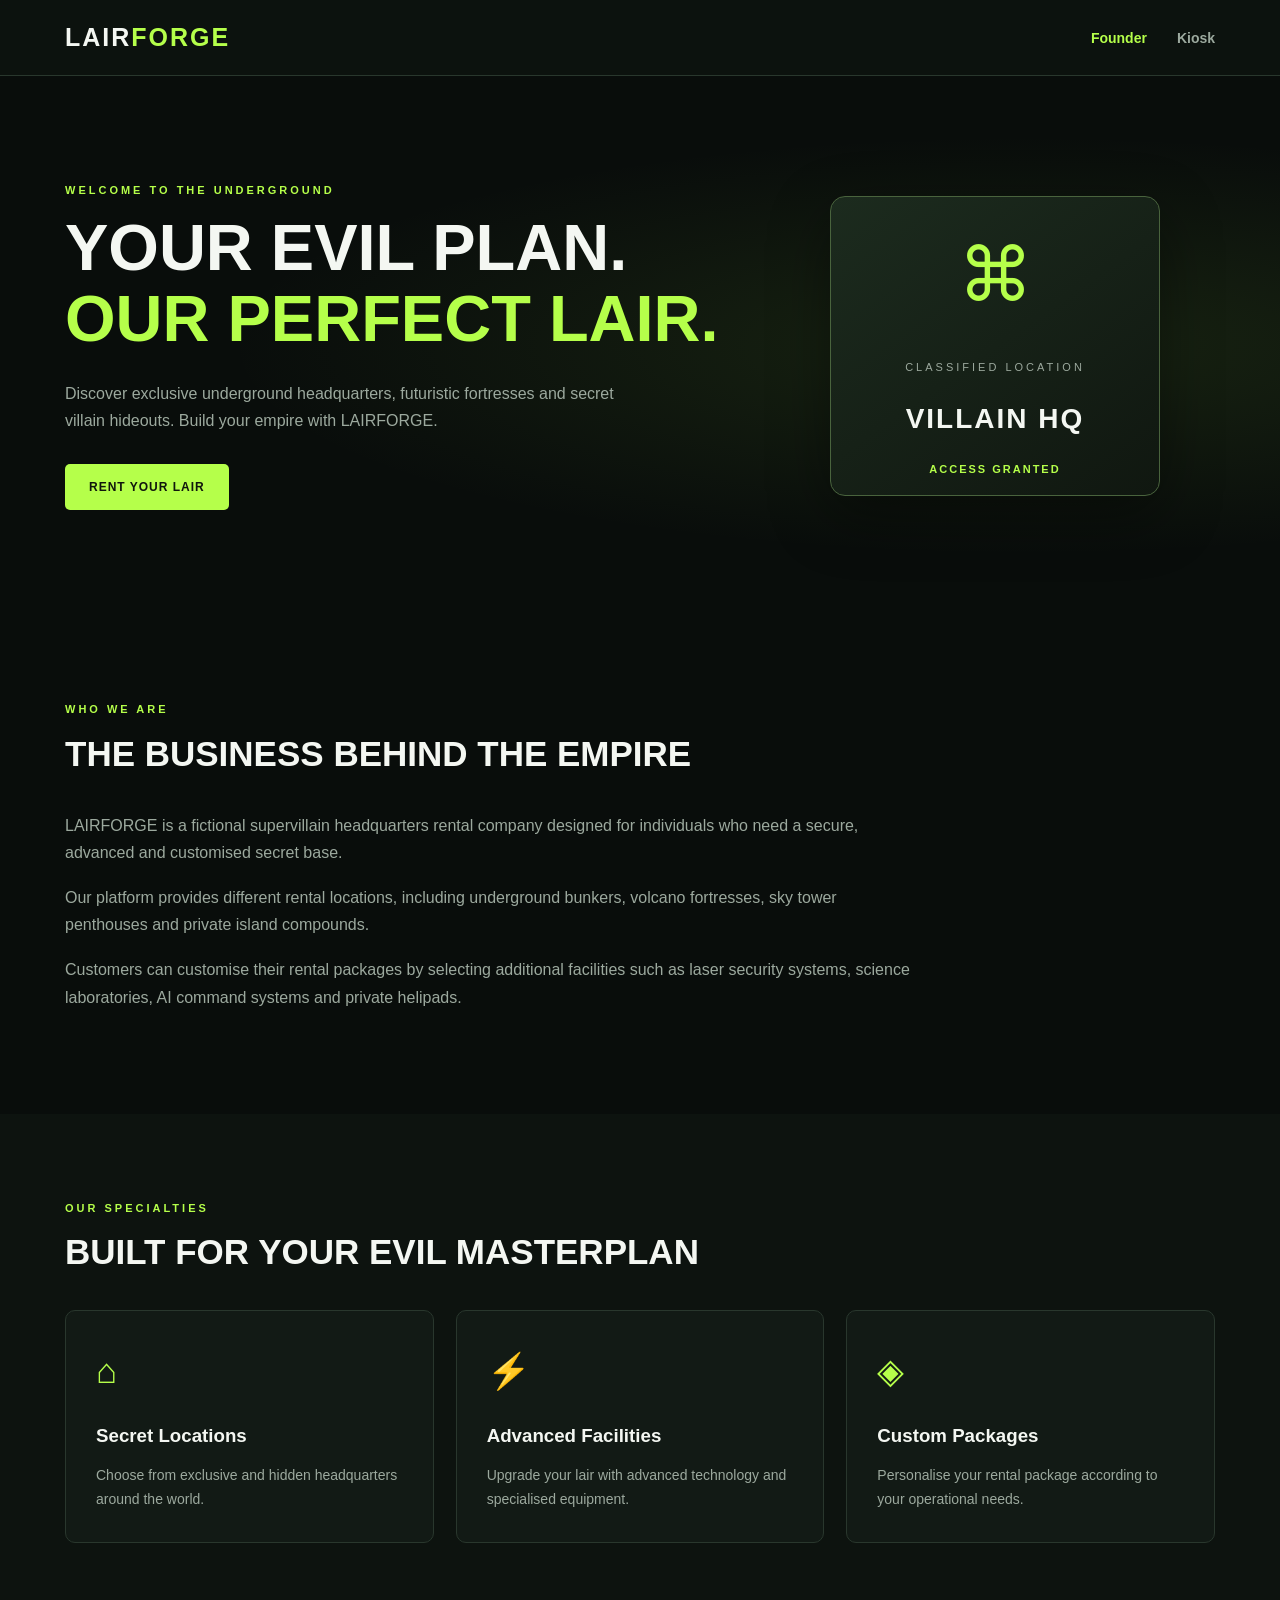
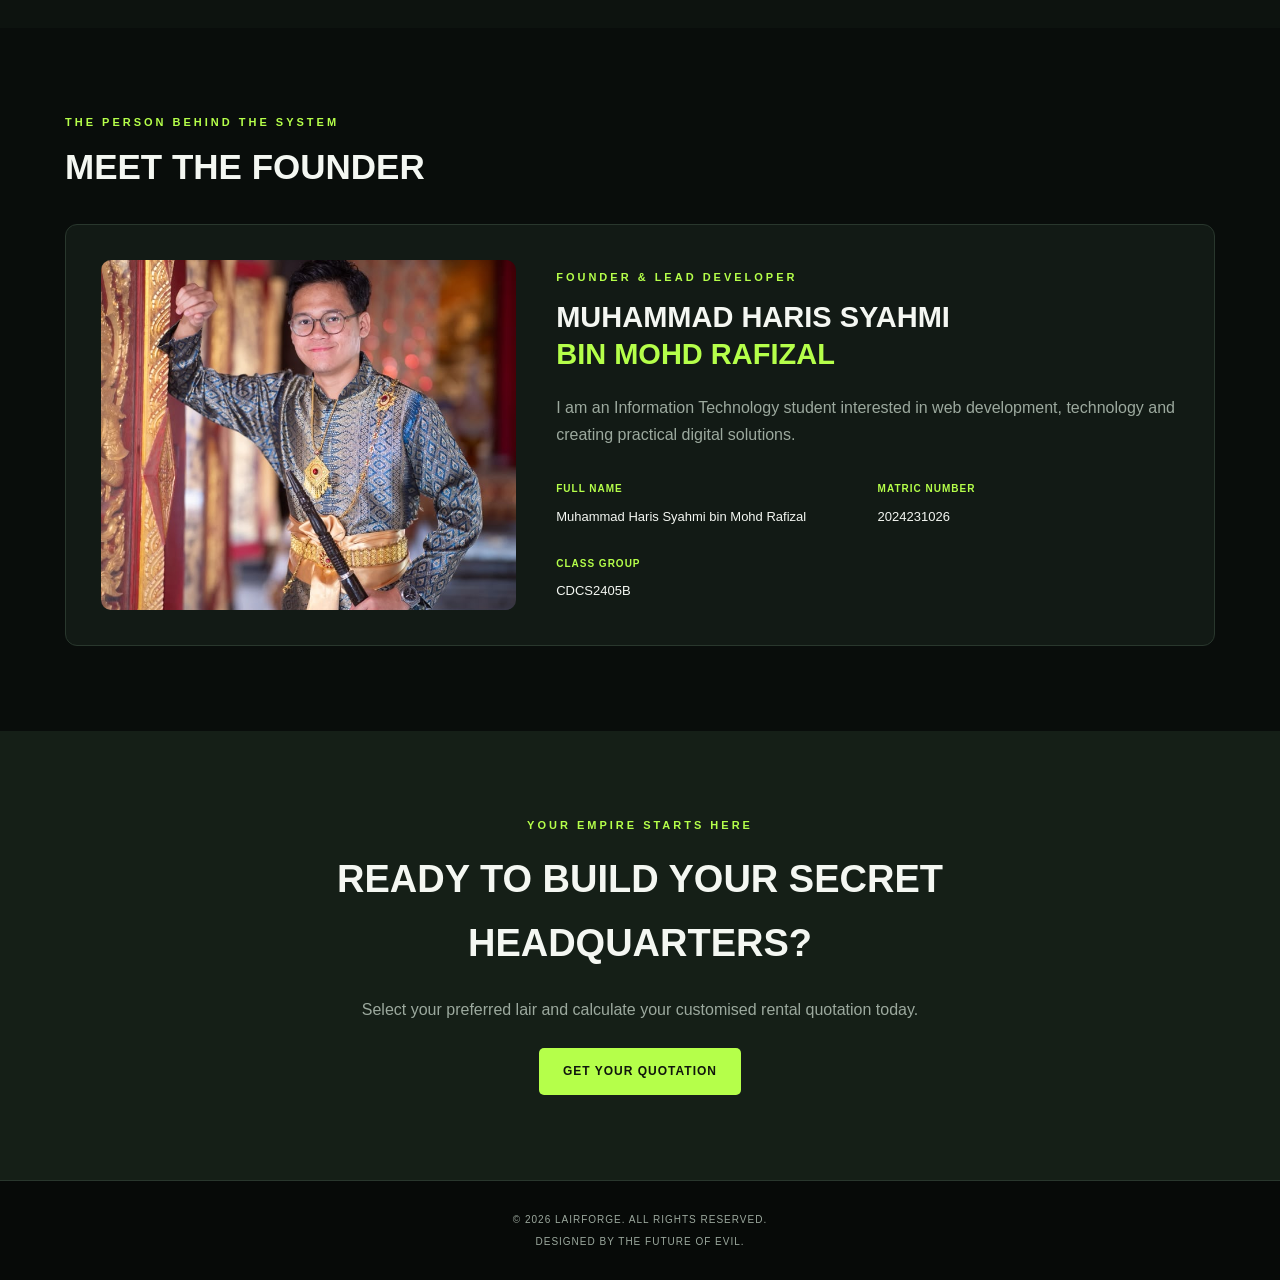
==== ICT600 Assignment/index.html @ d8e31242 "Add files via upload" ====
<!--Muhammad Haris Syahmi Bin Mohd Rafizal-->
<!--2024231026, CDCS2405B-->
<!DOCTYPE html>
<html lang="en">
<head>
    <meta charset="UTF-8">
    <meta name="viewport" content="width=device-width, initial-scale=1.0">
    <title>LAIRFORGE | About Us</title>
    <link rel="stylesheet" href="css/style.css">
</head>

<body>

    <!-- header -->
    <header class="site-header">
        <div class="container nav-container">
            <a href="index.html" class="logo">
                LAIR<span>FORGE</span>
            </a>

            <nav>
                <ul class="nav-links">
                    <li><a href="index.html" class="active">Founder</a></li>
                    <li><a href="kiosk.html">Kiosk</a></li>
                </ul>
            </nav>
        </div>
    </header>

    <main>

        <!-- heroo section -->
        <section class="hero">
            <div class="container hero-content">

                <div class="hero-text">
                    <p class="eyebrow">WELCOME TO THE UNDERGROUND</p>

                    <h1>
                        YOUR EVIL PLAN.
                        <span>OUR PERFECT LAIR.</span>
                    </h1>

                    <p class="hero-description">
                        Discover exclusive underground headquarters,
                        futuristic fortresses and secret villain
                        hideouts. Build your empire with LAIRFORGE.
                    </p>

                    <a href="kiosk.html" class="btn btn-primary">
                        RENT YOUR LAIR
                    </a>
                </div>

                <div class="hero-visual">
                    <div class="hero-card">
                        <div class="hero-icon">⌘</div>
                        <p>CLASSIFIED LOCATION</p>
                        <h3>VILLAIN HQ</h3>
                        <span>ACCESS GRANTED</span>
                    </div>
                </div>

            </div>
        </section>

        <!-- introduce my business -->
        <section class="section">
            <div class="container">

                <div class="section-heading">
                    <p class="eyebrow">WHO WE ARE</p>
                    <h2>THE BUSINESS BEHIND THE EMPIRE</h2>
                </div>

                <div class="about-box">
                    <p>
                        LAIRFORGE is a fictional supervillain
                        headquarters rental company designed for
                        individuals who need a secure, advanced and
                        customised secret base.
                    </p>

                    <p>
                        Our platform provides different rental
                        locations, including underground bunkers,
                        volcano fortresses, sky tower penthouses
                        and private island compounds.
                    </p>

                    <p>
                        Customers can customise their rental packages
                        by selecting additional facilities such as
                        laser security systems, science laboratories,
                        AI command systems and private helipads.
                    </p>
                </div>

            </div>
        </section>

        <!-- what my business have -->
        <section class="section services-section">
            <div class="container">

                <div class="section-heading">
                    <p class="eyebrow">OUR SPECIALTIES</p>
                    <h2>BUILT FOR YOUR EVIL MASTERPLAN</h2>
                </div>

                <div class="service-grid">

                    <article class="service-card">
                        <div class="service-icon">⌂</div>
                        <h3>Secret Locations</h3>
                        <p>
                            Choose from exclusive and hidden
                            headquarters around the world.
                        </p>
                    </article>

                    <article class="service-card">
                        <div class="service-icon">⚡</div>
                        <h3>Advanced Facilities</h3>
                        <p>
                            Upgrade your lair with advanced
                            technology and specialised equipment.
                        </p>
                    </article>

                    <article class="service-card">
                        <div class="service-icon">◈</div>
                        <h3>Custom Packages</h3>
                        <p>
                            Personalise your rental package
                            according to your operational needs.
                        </p>
                    </article>

                </div>

            </div>
        </section>

        <!-- my profile -->
        <section class="section founder-section">
            <div class="container">

                <div class="section-heading">
                    <p class="eyebrow">THE PERSON BEHIND THE SYSTEM</p>
                    <h2>MEET THE FOUNDER</h2>
                </div>

                <div class="founder-card">

                    <div class="founder-image">
                        <img
                            src="images/haris pic.jpeg"
                            alt="Founder of LAIRFORGE"
                        >
                    </div>

                    <div class="founder-details">
                        <p class="eyebrow">FOUNDER & LEAD DEVELOPER</p>

                        <h2>
                            MUHAMMAD HARIS SYAHMI
                            <span>BIN MOHD RAFIZAL</span>
                        </h2>

                        <p>
                            I am an Information Technology student
                            interested in web development, technology
                            and creating practical digital solutions.
                        </p>

                        <div class="profile-info">

                            <div>
                                <small>FULL NAME</small>
                                <p>Muhammad Haris Syahmi bin Mohd Rafizal</p>
                            </div>

                            <div>
                                <small>MATRIC NUMBER</small>
                                <p>2024231026</p>
                            </div>

                            <div>
                                <small>CLASS GROUP</small>
                                <p>CDCS2405B</p>
                            </div>

                        </div>

                    </div>

                </div>

            </div>
        </section>

        <!-- cta users to rent -->
        <section class="cta-section">
            <div class="container">
                <p class="eyebrow">YOUR EMPIRE STARTS HERE</p>

                <h2>READY TO BUILD YOUR SECRET HEADQUARTERS?</h2>

                <p>
                    Select your preferred lair and calculate
                    your customised rental quotation today.
                </p>

                <a href="kiosk.html" class="btn btn-primary">
                    GET YOUR QUOTATION
                </a>
            </div>
        </section>

    </main>

    <!-- footer -->
    <footer class="site-footer">
        <div class="container">
            <p>© 2026 LAIRFORGE. ALL RIGHTS RESERVED.</p>
            <p>DESIGNED BY THE FUTURE OF EVIL.</p>
        </div>
    </footer>

</body>
</html>
---- ICT600 Assignment/css/style.css ----
/* =====================================
   LAIRFORGE - MAIN STYLESHEET
===================================== */

:root {
    --background: #090d0b;
    --surface: #121a15;
    --surface-light: #1b261e;
    --primary: #b5ff4a;
    --primary-dark: #8bd42c;
    --text: #f4f7f2;
    --muted: #9ca99e;
    --border: #29372d;
}

* {
    margin: 0;
    padding: 0;
    box-sizing: border-box;
}

html {
    scroll-behavior: smooth;
}

body {
    font-family: Arial, Helvetica, sans-serif;
    background: var(--background);
    color: var(--text);
    line-height: 1.7;
}

a {
    text-decoration: none;
    color: inherit;
}

.container {
    width: 90%;
    max-width: 1150px;
    margin: auto;
}

section {
    scroll-margin-top: 80px;
}

/* =====================================
   HEADER & NAVIGATION
===================================== */

.site-header {
    background: #0c120e;
    border-bottom: 1px solid var(--border);
    position: sticky;
    top: 0;
    z-index: 100;
}

.nav-container {
    min-height: 75px;
    display: flex;
    justify-content: space-between;
    align-items: center;
    gap: 20px;
}

.logo {
    font-size: 25px;
    font-weight: 900;
    letter-spacing: 2px;
}

.logo span {
    color: var(--primary);
}

.nav-links {
    display: flex;
    gap: 30px;
    list-style: none;
}

.nav-links a {
    color: var(--muted);
    font-size: 14px;
    font-weight: bold;
    transition: 0.3s;
}

.nav-links a:hover,
.nav-links a.active {
    color: var(--primary);
}

/* =====================================
   BUTTONS
===================================== */

.btn {
    display: inline-block;
    padding: 13px 24px;
    border: none;
    border-radius: 5px;
    font-size: 12px;
    font-weight: bold;
    letter-spacing: 1px;
    cursor: pointer;
    transition: 0.3s;
    text-align: center;
}

.btn-primary {
    background: var(--primary);
    color: #10160d;
}

.btn-primary:hover {
    background: var(--primary-dark);
    transform: translateY(-3px);
}

.btn-secondary {
    background: transparent;
    color: var(--text);
    border: 1px solid var(--border);
}

.btn-secondary:hover {
    border-color: var(--primary);
    color: var(--primary);
}

/* =====================================
   GENERAL SECTION
===================================== */

.section {
    padding: 85px 0;
}

.section-heading {
    margin-bottom: 35px;
}

.eyebrow {
    color: var(--primary);
    font-size: 11px;
    font-weight: bold;
    letter-spacing: 3px;
    margin-bottom: 12px;
}

.section-heading h2,
.form-heading h2 {
    font-size: clamp(24px, 4vw, 35px);
    line-height: 1.3;
}

.about-box {
    max-width: 850px;
    color: var(--muted);
}

.about-box p {
    margin-bottom: 18px;
}

/* =====================================
   FOUNDER PAGE HERO
===================================== */

.hero {
    padding: 105px 0;
    background:
        radial-gradient(
            ellipse at 80% 50%,
            rgba(126, 190, 62, 0.13),
            transparent 55%
        );
}

.hero-content {
    display: grid;
    grid-template-columns: 1.2fr 0.8fr;
    align-items: center;
    gap: 50px;
}

.hero h1,
.kiosk-hero h1 {
    font-size: clamp(38px, 6vw, 65px);
    line-height: 1.1;
    font-weight: 900;
    margin-bottom: 25px;
}

.hero h1 span,
.kiosk-hero h1 span {
    display: block;
    color: var(--primary);
}

.hero-description {
    color: var(--muted);
    max-width: 550px;
    margin-bottom: 30px;
}

.hero-visual {
    display: flex;
    justify-content: center;
    align-items: center;
}

.hero-card {
    width: 100%;
    max-width: 330px;
    min-height: 300px;
    background:
        linear-gradient(
            145deg,
            #1c2b1e,
            #101710
        );
    border: 1px solid #49633d;
    border-radius: 15px;
    display: flex;
    flex-direction: column;
    justify-content: center;
    align-items: center;
    gap: 18px;
    box-shadow: 0 20px 60px rgba(0, 0, 0, 0.4);
}

.hero-icon {
    font-size: 75px;
    color: var(--primary);
}

.hero-card p {
    color: var(--muted);
    font-size: 11px;
    letter-spacing: 3px;
}

.hero-card h3 {
    font-size: 28px;
    letter-spacing: 2px;
}

.hero-card span {
    color: var(--primary);
    font-size: 11px;
    font-weight: bold;
    letter-spacing: 2px;
}

/* =====================================
   SERVICES
===================================== */

.services-section {
    background: #0d130f;
}

.service-grid {
    display: grid;
    grid-template-columns: repeat(3, 1fr);
    gap: 22px;
}

.service-card {
    padding: 30px;
    background: var(--surface);
    border: 1px solid var(--border);
    border-radius: 10px;
    transition: 0.3s;
}

.service-card:hover {
    border-color: var(--primary);
    transform: translateY(-5px);
}

.service-icon {
    font-size: 35px;
    color: var(--primary);
    margin-bottom: 20px;
}

.service-card h3 {
    margin-bottom: 12px;
}

.service-card p {
    color: var(--muted);
    font-size: 14px;
}

/* =====================================
   FOUNDER PROFILE
===================================== */

.founder-card {
    display: grid;
    grid-template-columns: 0.8fr 1.2fr;
    gap: 40px;
    align-items: center;
    padding: 35px;
    background: var(--surface);
    border: 1px solid var(--border);
    border-radius: 12px;
}

.founder-image {
    width: 100%;
    min-height: 350px;
    overflow: hidden;
    background: var(--surface-light);
    border-radius: 10px;
}

.founder-image img {
    width: 100%;
    height: 350px;
    object-fit: cover;
    display: block;
}

.founder-details h2 {
    font-size: 29px;
    line-height: 1.3;
    margin-bottom: 20px;
}

.founder-details h2 span {
    display: block;
    color: var(--primary);
}

.founder-details > p:not(.eyebrow) {
    color: var(--muted);
    margin-bottom: 25px;
}

.profile-info {
    display: grid;
    grid-template-columns: 1fr 1fr;
    gap: 20px;
}

.profile-info small {
    color: var(--primary);
    font-size: 10px;
    font-weight: bold;
    letter-spacing: 1px;
}

.profile-info p {
    font-size: 13px;
    margin-top: 5px;
    overflow-wrap: anywhere;
}

/* =====================================
   CALL TO ACTION
===================================== */

.cta-section {
    text-align: center;
    padding: 85px 0;
    background: #151f17;
}

.cta-section h2 {
    max-width: 700px;
    margin: 0 auto 20px;
    font-size: clamp(25px, 4vw, 38px);
}

.cta-section > .container > p:not(.eyebrow) {
    color: var(--muted);
    margin-bottom: 25px;
}

/* =====================================
   KIOSK PAGE
===================================== */

.kiosk-hero {
    padding: 75px 0;
    background:
        radial-gradient(
            ellipse at 50% 0%,
            rgba(126, 190, 62, 0.12),
            transparent 70%
        );
}

.kiosk-hero h1 {
    font-size: clamp(35px, 5vw, 55px);
}

.kiosk-hero p:not(.eyebrow) {
    color: var(--muted);
    max-width: 600px;
}

.kiosk-layout {
    display: grid;
    grid-template-columns: 1.6fr 0.8fr;
    gap: 30px;
    align-items: start;
}

.form-container,
.price-guide {
    background: var(--surface);
    border: 1px solid var(--border);
    border-radius: 12px;
    padding: 32px;
}

.form-heading {
    margin-bottom: 35px;
}

.form-heading > p:last-child {
    color: var(--muted);
    margin-top: 10px;
    font-size: 14px;
}

/* =====================================
   FORM
===================================== */

.form-section {
    padding: 25px 0;
    border-top: 1px solid var(--border);
}

.form-section h3 {
    font-size: 17px;
    margin-bottom: 20px;
}

.form-group {
    margin-bottom: 20px;
    flex: 1;
    min-width: 0;
}

.form-group label {
    display: block;
    margin-bottom: 9px;
    font-size: 13px;
    font-weight: bold;
}

.form-group input,
.form-group select {
    width: 100%;
    padding: 13px;
    border: 1px solid var(--border);
    background: #0c120e;
    color: var(--text);
    border-radius: 5px;
    outline: none;
    font-size: 14px;
}

.form-group input:focus,
.form-group select:focus {
    border-color: var(--primary);
}

.form-group input::placeholder {
    color: #69776b;
}

.form-row {
    display: flex;
    gap: 20px;
}

.form-note {
    color: var(--muted);
    font-size: 12px;
    margin-top: 8px;
}

/* =====================================
   ADD-ON CHECKBOXES
===================================== */

.addon-list {
    display: grid;
    grid-template-columns: 1fr 1fr;
    gap: 12px;
    margin-top: 20px;
}

.addon-option {
    display: flex;
    align-items: flex-start;
    gap: 12px;
    padding: 15px;
    background: #0c120e;
    border: 1px solid var(--border);
    border-radius: 7px;
    cursor: pointer;
    transition: 0.3s;
}

.addon-option:hover {
    border-color: var(--primary);
}

.addon-option input {
    accent-color: var(--primary);
    margin-top: 5px;
    width: 16px;
    height: 16px;
}

.addon-option span {
    display: flex;
    flex-direction: column;
    gap: 5px;
}

.addon-option strong {
    font-size: 12px;
}

.addon-option small {
    color: var(--primary);
    font-size: 11px;
}

/* =====================================
   FORM BUTTONS
===================================== */

.form-buttons {
    display: flex;
    flex-wrap: wrap;
    gap: 12px;
    padding-top: 15px;
}

.form-buttons .btn {
    flex: 1;
}

/* =====================================
   PRICE GUIDE
===================================== */

.price-guide {
    position: sticky;
    top: 100px;
}

.price-guide h3 {
    font-size: 23px;
    margin-bottom: 25px;
}

.price-guide h4 {
    margin: 20px 0 12px;
    color: var(--primary);
    font-size: 13px;
}

.price-item {
    display: flex;
    justify-content: space-between;
    gap: 10px;
    padding: 13px 0;
    border-bottom: 1px solid var(--border);
    font-size: 12px;
}

.price-item strong {
    color: var(--primary);
    white-space: nowrap;
}

.price-guide > p:not(.eyebrow) {
    color: var(--muted);
    font-size: 12px;
    margin: 8px 0;
}

.price-guide hr {
    border: none;
    border-top: 1px solid var(--border);
    margin-top: 20px;
}

.guide-note {
    background: #1a291b;
    border-left: 3px solid var(--primary);
    padding: 17px;
    margin-top: 25px;
    border-radius: 4px;
}

.guide-note strong {
    color: var(--primary);
    font-size: 12px;
}

.guide-note p {
    color: var(--muted);
    font-size: 12px;
    margin-top: 10px;
}

/* =====================================
   QUOTATION RESULT
===================================== */

.result-section {
    padding-top: 0;
}

.result-container {
    background: var(--surface);
    border: 1px solid var(--primary);
    border-radius: 12px;
    padding: 35px;
}

.result-container h2 {
    margin-bottom: 10px;
}

.result-success {
    color: var(--primary);
    font-size: 14px;
    margin-bottom: 25px;
}

.result-row {
    display: flex;
    justify-content: space-between;
    gap: 15px;
    padding: 13px 0;
    border-bottom: 1px solid var(--border);
    font-size: 14px;
}

.result-row span {
    color: var(--muted);
}

.result-row strong {
    text-align: right;
    overflow-wrap: anywhere;
}

.result-row.total-daily strong {
    color: var(--primary);
}

.total-box {
    text-align: center;
    padding: 30px;
    margin: 25px 0;
    background: #1a291b;
    border-radius: 10px;
}

.total-box p {
    color: var(--muted);
    font-size: 12px;
    letter-spacing: 2px;
}

.total-box h2 {
    color: var(--primary);
    font-size: clamp(30px, 5vw, 45px);
    margin-top: 10px;
}

/* =====================================
   FOOTER
===================================== */

.site-footer {
    background: #070a08;
    border-top: 1px solid var(--border);
    padding: 25px 0;
    text-align: center;
}

.site-footer p {
    color: var(--muted);
    font-size: 10px;
    letter-spacing: 1px;
    margin: 5px 0;
}

/* =====================================
   RESPONSIVE DESIGN
===================================== */

@media (max-width: 850px) {

    .hero-content,
    .founder-card {
        grid-template-columns: 1fr;
    }

    .kiosk-layout {
        grid-template-columns: 1fr;
    }

    .price-guide {
        position: static;
    }

    .service-grid {
        grid-template-columns: 1fr 1fr;
    }

    .hero-visual {
        margin-top: 20px;
    }
}

@media (max-width: 560px) {

    .container {
        width: 92%;
    }

    .nav-container {
        flex-direction: column;
        padding: 15px 0;
    }

    .nav-links {
        gap: 20px;
    }

    .hero {
        padding: 65px 0;
    }

    .section {
        padding: 55px 0;
    }

    .service-grid,
    .addon-list,
    .profile-info {
        grid-template-columns: 1fr;
    }

    .form-row {
        flex-direction: column;
        gap: 0;
    }

    .form-container,
    .price-guide,
    .founder-card,
    .result-container {
        padding: 22px;
    }

    .form-buttons {
        flex-direction: column;
    }

    .form-buttons .btn {
        width: 100%;
    }

    .founder-image img {
        height: 280px;
    }
}

/* =====================================
   PRINT QUOTATION
===================================== */

@media print {

    body {
        background: white;
        color: black;
    }

    .site-header,
    .site-footer,
    .kiosk-hero,
    .form-container,
    .price-guide,
    #printButton {
        display: none !important;
    }

    .result-section {
        display: block !important;
        padding: 0;
    }

    .result-container {
        background: white;
        color: black;
        border: 1px solid black;
    }

    .result-row span,
    .form-note,
    .total-box p {
        color: #444;
    }

    .result-row strong,
    .total-box h2 {
        color: black;
    }

    .total-box {
        background: #eee;
    }
}
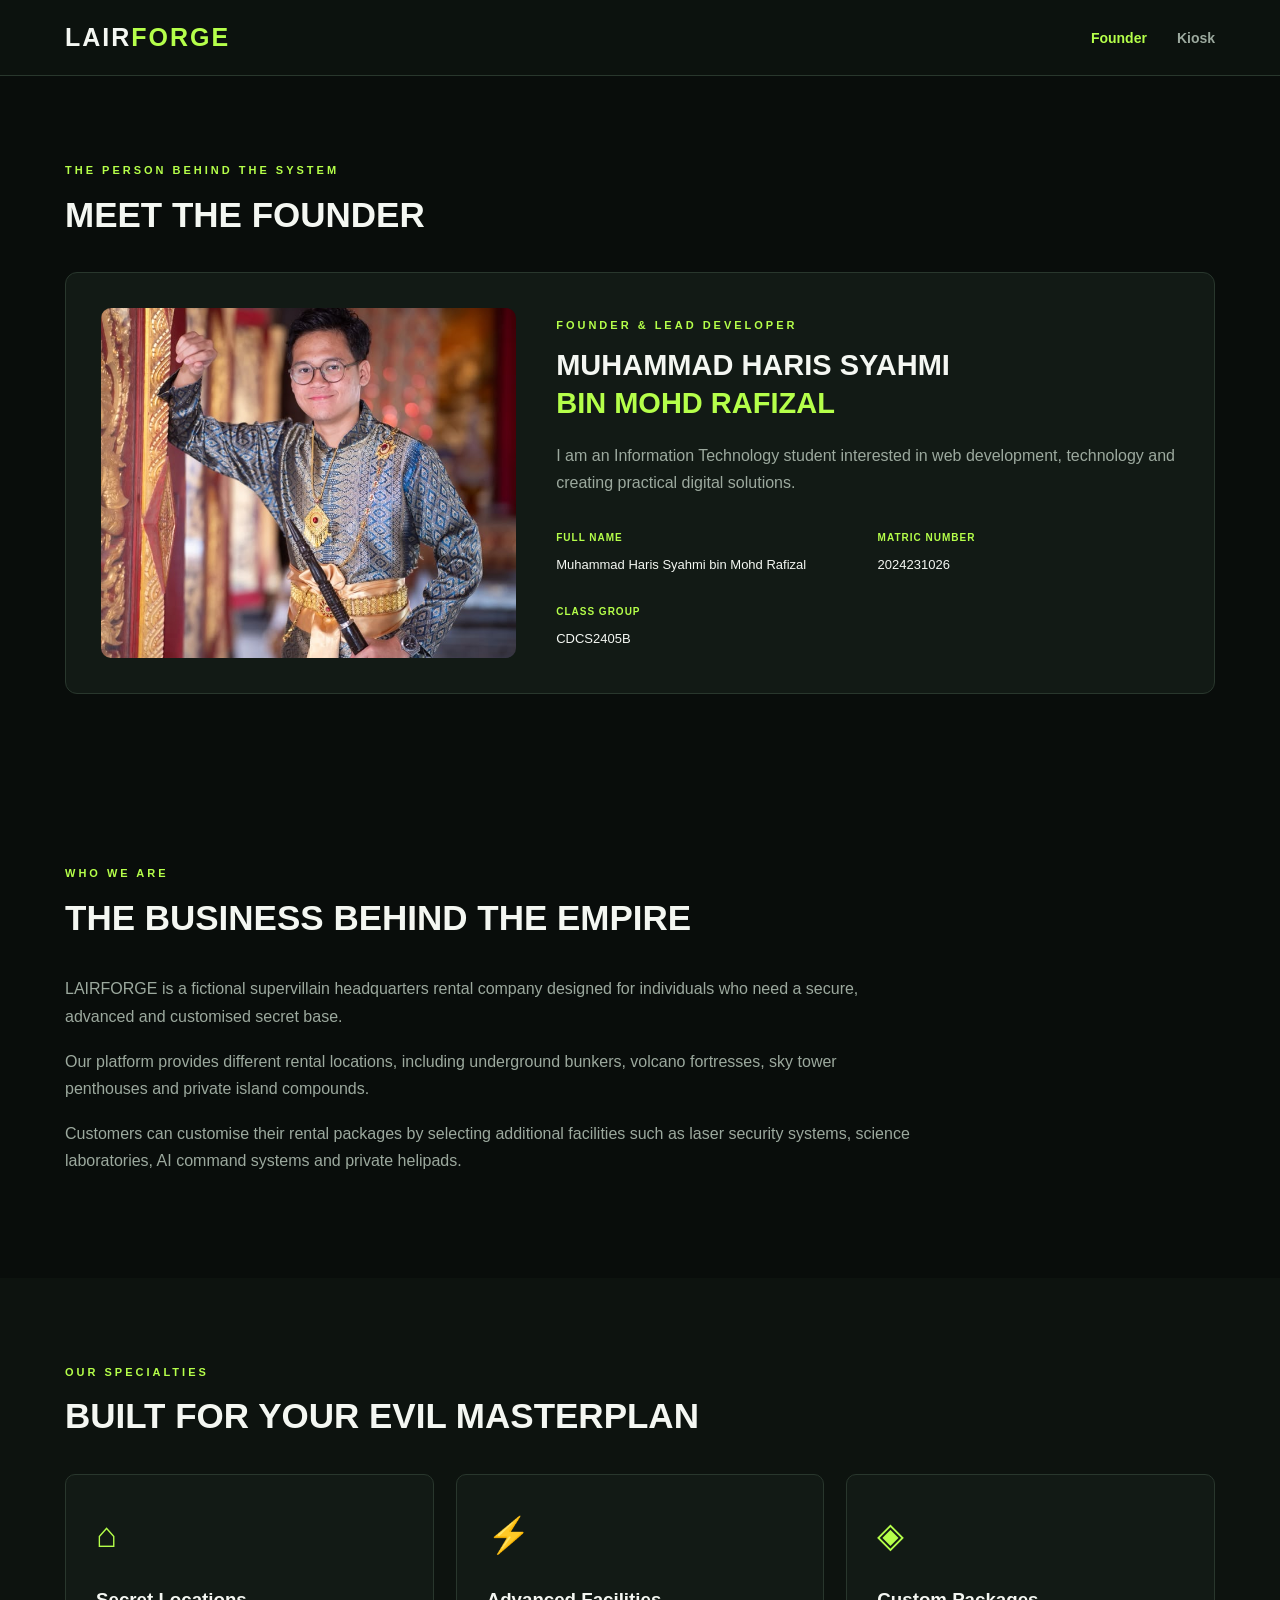
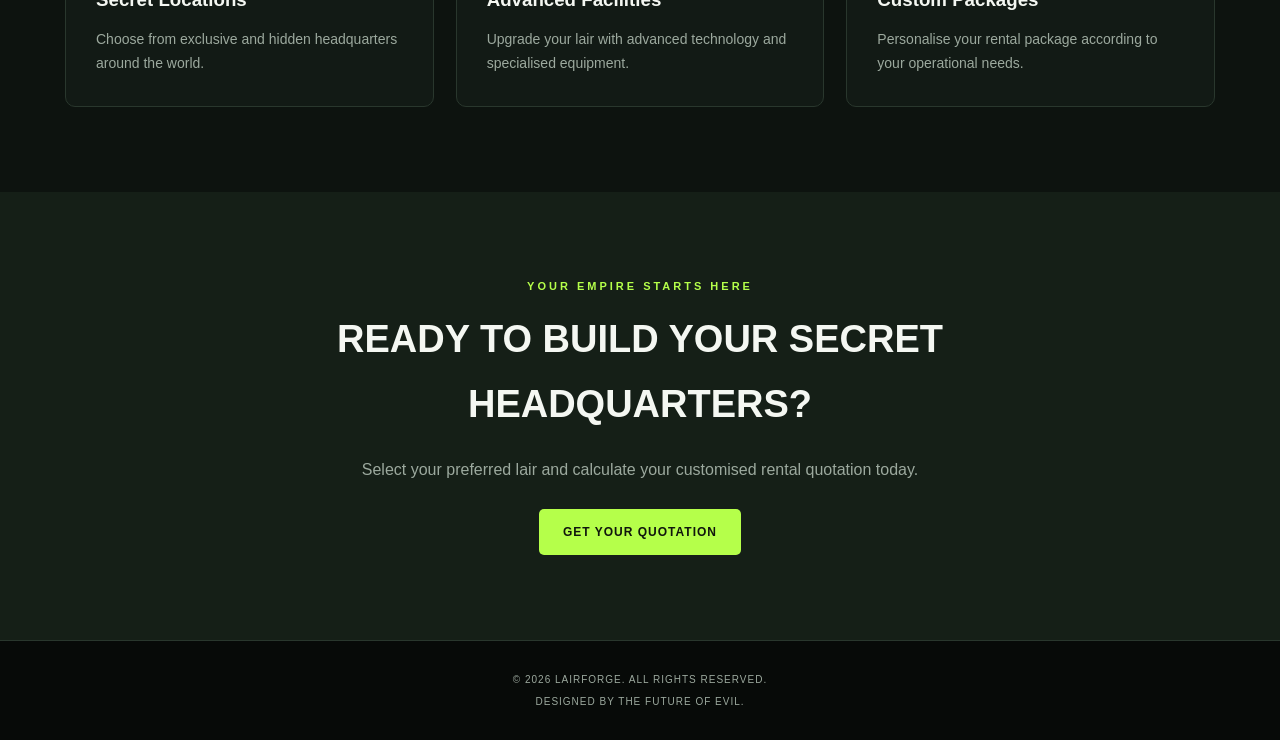
==== commit 7aa25130: "restructure" ====
--- a/ICT600 Assignment/index.html
+++ b/ICT600 Assignment/index.html
@@ -29,36 +29,59 @@
 
     <main>
 
-        <!-- heroo section -->
-        <section class="hero">
-            <div class="container hero-content">
+       <!-- my profile -->
+        <section class="section founder-section">
+            <div class="container">
 
-                <div class="hero-text">
-                    <p class="eyebrow">WELCOME TO THE UNDERGROUND</p>
-
-                    <h1>
-                        YOUR EVIL PLAN.
-                        <span>OUR PERFECT LAIR.</span>
-                    </h1>
-
-                    <p class="hero-description">
-                        Discover exclusive underground headquarters,
-                        futuristic fortresses and secret villain
-                        hideouts. Build your empire with LAIRFORGE.
-                    </p>
-
-                    <a href="kiosk.html" class="btn btn-primary">
-                        RENT YOUR LAIR
-                    </a>
+                <div class="section-heading">
+                    <p class="eyebrow">THE PERSON BEHIND THE SYSTEM</p>
+                    <h2>MEET THE FOUNDER</h2>
                 </div>
 
-                <div class="hero-visual">
-                    <div class="hero-card">
-                        <div class="hero-icon">⌘</div>
-                        <p>CLASSIFIED LOCATION</p>
-                        <h3>VILLAIN HQ</h3>
-                        <span>ACCESS GRANTED</span>
+                <div class="founder-card">
+
+                    <div class="founder-image">
+                        <img
+                            src="images/haris pic.jpeg"
+                            alt="Founder of LAIRFORGE"
+                        >
                     </div>
+
+                    <div class="founder-details">
+                        <p class="eyebrow">FOUNDER & LEAD DEVELOPER</p>
+
+                        <h2>
+                            MUHAMMAD HARIS SYAHMI
+                            <span>BIN MOHD RAFIZAL</span>
+                        </h2>
+
+                        <p>
+                            I am an Information Technology student
+                            interested in web development, technology
+                            and creating practical digital solutions.
+                        </p>
+
+                        <div class="profile-info">
+
+                            <div>
+                                <small>FULL NAME</small>
+                                <p>Muhammad Haris Syahmi bin Mohd Rafizal</p>
+                            </div>
+
+                            <div>
+                                <small>MATRIC NUMBER</small>
+                                <p>2024231026</p>
+                            </div>
+
+                            <div>
+                                <small>CLASS GROUP</small>
+                                <p>CDCS2405B</p>
+                            </div>
+
+                        </div>
+
+                    </div>
+
                 </div>
 
             </div>
@@ -142,64 +165,6 @@
             </div>
         </section>
 
-        <!-- my profile -->
-        <section class="section founder-section">
-            <div class="container">
-
-                <div class="section-heading">
-                    <p class="eyebrow">THE PERSON BEHIND THE SYSTEM</p>
-                    <h2>MEET THE FOUNDER</h2>
-                </div>
-
-                <div class="founder-card">
-
-                    <div class="founder-image">
-                        <img
-                            src="images/haris pic.jpeg"
-                            alt="Founder of LAIRFORGE"
-                        >
-                    </div>
-
-                    <div class="founder-details">
-                        <p class="eyebrow">FOUNDER & LEAD DEVELOPER</p>
-
-                        <h2>
-                            MUHAMMAD HARIS SYAHMI
-                            <span>BIN MOHD RAFIZAL</span>
-                        </h2>
-
-                        <p>
-                            I am an Information Technology student
-                            interested in web development, technology
-                            and creating practical digital solutions.
-                        </p>
-
-                        <div class="profile-info">
-
-                            <div>
-                                <small>FULL NAME</small>
-                                <p>Muhammad Haris Syahmi bin Mohd Rafizal</p>
-                            </div>
-
-                            <div>
-                                <small>MATRIC NUMBER</small>
-                                <p>2024231026</p>
-                            </div>
-
-                            <div>
-                                <small>CLASS GROUP</small>
-                                <p>CDCS2405B</p>
-                            </div>
-
-                        </div>
-
-                    </div>
-
-                </div>
-
-            </div>
-        </section>
-
         <!-- cta users to rent -->
         <section class="cta-section">
             <div class="container">
